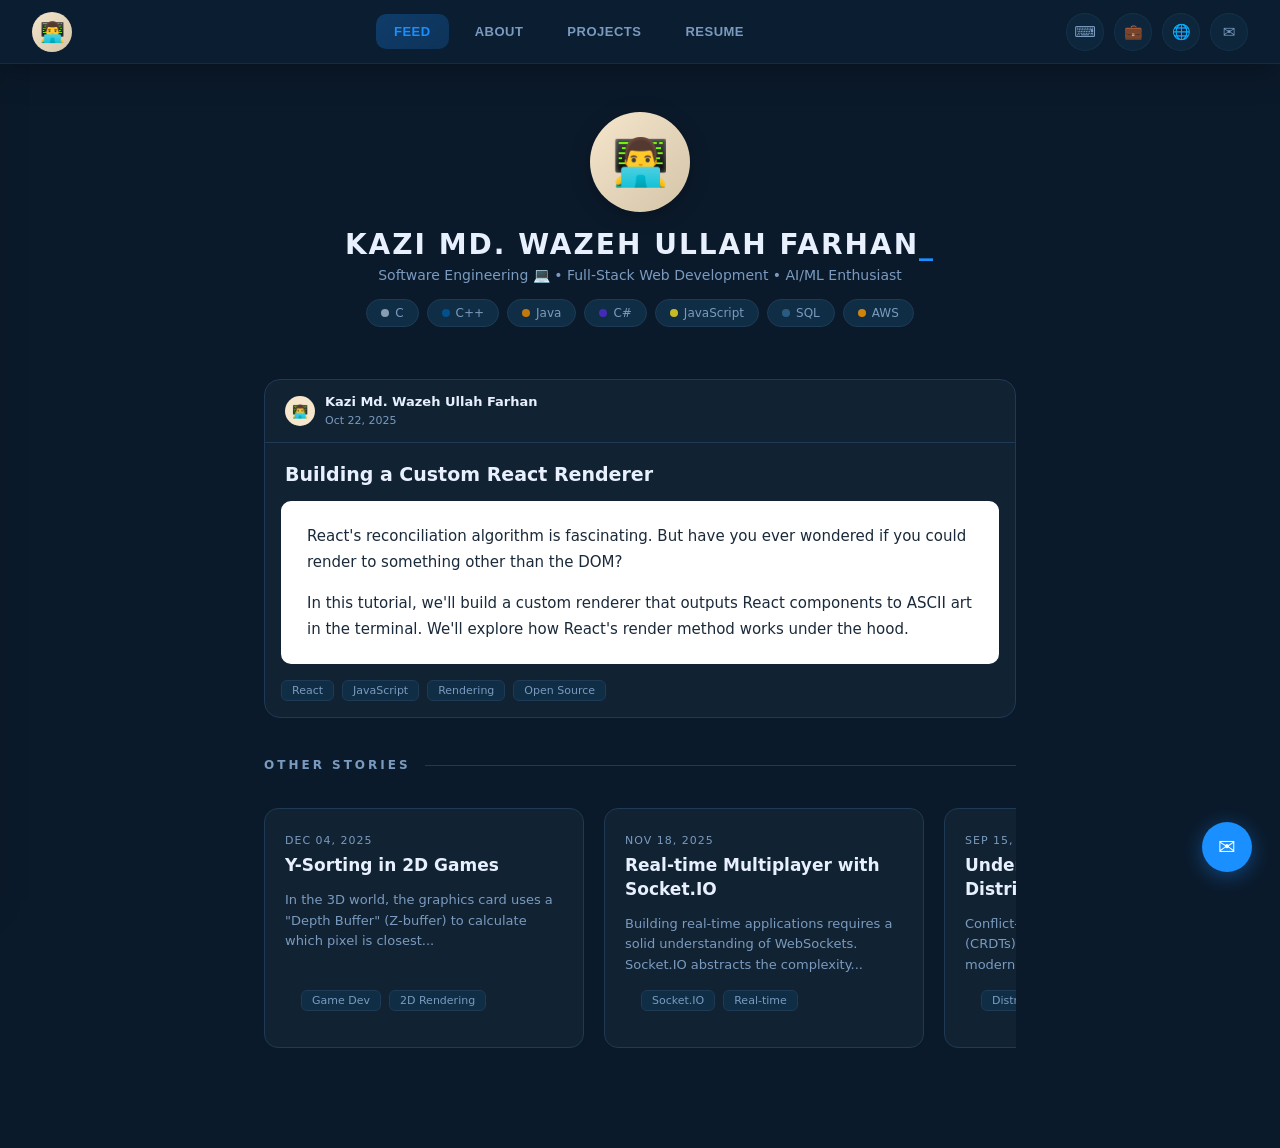
==== feed/building-a-custom-react-renderer.html @ 890e6826 "first commit" ====
<!doctype html>
<html lang="en">
  <head>
    <meta charset="UTF-8" />
    <meta name="viewport" content="width=device-width, initial-scale=1.0" />
    <title>
      Building a Custom React Renderer - Kazi Md. Wazeh Ullah Farhan
    </title>
    <link rel="stylesheet" href="../style.css" />
    <link rel="stylesheet" href="post-style.css" />
  </head>
  <body>
    <header class="glass-nav">
      <div class="nav-container">
        <div class="nav-brand">
          <span class="brand-icon">👨‍💻</span>
        </div>
        <nav class="nav-links">
          <button class="nav-item active" data-tab="feed">Feed</button>
          <button class="nav-item" data-tab="about">About</button>
          <button class="nav-item" data-tab="projects">Projects</button>
          <button class="nav-item" data-tab="resume">Resume</button>
        </nav>
        <div class="nav-socials">
          <a
            class="social-icon"
            href="https://github.com/w2zfrhn"
            target="_blank"
            title="GitHub"
            >⌨</a
          >
          <a
            class="social-icon"
            href="https://www.linkedin.com/in/w2zfrhn"
            target="_blank"
            title="LinkedIn"
            >💼</a
          >
          <a
            class="social-icon"
            href="https://w2zfrhn.com"
            target="_blank"
            title="Website"
            >🌐</a
          >
          <a
            class="social-icon"
            href="mailto:wzullah.farhan@gmail.com"
            title="Email"
            >✉</a
          >
        </div>
      </div>
    </header>

    <button class="mobile-menu-btn" id="mobileMenuBtn">☰</button>
    <div class="overlay" id="overlay"></div>

    <aside class="mobile-sidebar" id="mobileSidebar">
      <div class="sidebar-header">
        <div class="ava">👨‍💻</div>
        <div class="name">Kazi Md. Wazeh Ullah Farhan<span>_</span></div>
        <div class="tagline">
          Software Engineering 💻 • Full-Stack Web Development • AI/ML
          Enthusiast
        </div>
      </div>
      <div class="badges">
        <span class="badge"
          ><span class="dot" style="background: #a8b9cc"></span>C</span
        >
        <span class="badge"
          ><span class="dot" style="background: #00599c"></span>C++</span
        >
        <span class="badge"
          ><span class="dot" style="background: #ed8b00"></span>Java</span
        >
        <span class="badge"
          ><span class="dot" style="background: #512bd4"></span>C#</span
        >
        <span class="badge"
          ><span class="dot" style="background: #f7df1e"></span>JavaScript</span
        >
        <span class="badge"
          ><span class="dot" style="background: #336791"></span>SQL</span
        >
        <span class="badge"
          ><span class="dot" style="background: #ff9900"></span>AWS</span
        >
      </div>
      <nav class="sidebar-nav">
        <button class="nav-item active" data-tab="feed">📰 Feed</button>
        <button class="nav-item" data-tab="about">👤 About</button>
        <button class="nav-item" data-tab="projects">🚀 Projects</button>
        <button class="nav-item" data-tab="resume">📄 Resume</button>
      </nav>
    </aside>

    <div class="layout">
      <main class="main">
        <div class="profile-header">
          <div class="profile-avatar">👨‍💻</div>
          <div class="profile-info">
            <h1 class="profile-name">
              <span>Kazi Md. Wazeh Ullah Farhan</span
              ><span class="accent">_</span>
            </h1>
            <p class="profile-tagline">
              Software Engineering 💻 • Full-Stack Web Development • AI/ML
              Enthusiast
            </p>
            <div class="profile-badges">
              <span class="badge"
                ><span class="dot" style="background: #a8b9cc"></span>C</span
              >
              <span class="badge"
                ><span class="dot" style="background: #00599c"></span>C++</span
              >
              <span class="badge"
                ><span class="dot" style="background: #ed8b00"></span>Java</span
              >
              <span class="badge"
                ><span class="dot" style="background: #512bd4"></span>C#</span
              >
              <span class="badge"
                ><span class="dot" style="background: #f7df1e"></span
                >JavaScript</span
              >
              <span class="badge"
                ><span class="dot" style="background: #336791"></span>SQL</span
              >
              <span class="badge"
                ><span class="dot" style="background: #ff9900"></span>AWS</span
              >
            </div>
          </div>
        </div>

        <section id="tab-feed" class="tab-content">
          <article class="fc">
            <div class="fm">
              <div class="fa">👨‍💻</div>
              <div>
                <span class="fan">Kazi Md. Wazeh Ullah Farhan</span>
                <span class="fad">Oct 22, 2025</span>
              </div>
            </div>
            <div class="ft">Building a Custom React Renderer</div>
            <div class="fb">
              <p>
                React's reconciliation algorithm is fascinating. But have you
                ever wondered if you could render to something other than the
                DOM?
              </p>
              <p>
                In this tutorial, we'll build a custom renderer that outputs
                React components to ASCII art in the terminal. We'll explore how
                React's render method works under the hood.
              </p>
            </div>
            <div class="tags">
              <span class="tag">React</span>
              <span class="tag">JavaScript</span>
              <span class="tag">Rendering</span>
              <span class="tag">Open Source</span>
            </div>
          </article>

          <!-- Other Stories Section -->
          <div class="sh" style="margin-top: 40px">
            <span class="st">Other Stories</span>
            <div class="sl"></div>
          </div>
          <div class="other-stories-scroll">
            <article
              class="os-card"
              onclick="window.location.href = 'y-sorting-in-2d-games.html'"
            >
              <div class="os-header">
                <span class="os-date">Dec 04, 2025</span>
                <span class="os-title">Y-Sorting in 2D Games</span>
              </div>
              <div class="os-excerpt">
                <p>
                  In the 3D world, the graphics card uses a "Depth Buffer"
                  (Z-buffer) to calculate which pixel is closest...
                </p>
              </div>
              <div class="os-footer">
                <div class="tags">
                  <span class="tag">Game Dev</span>
                  <span class="tag">2D Rendering</span>
                </div>
              </div>
            </article>
            <article
              class="os-card"
              onclick="
                window.location.href =
                  'real-time-multiplayer-with-socket-io.html'
              "
            >
              <div class="os-header">
                <span class="os-date">Nov 18, 2025</span>
                <span class="os-title"
                  >Real-time Multiplayer with Socket.IO</span
                >
              </div>
              <div class="os-excerpt">
                <p>
                  Building real-time applications requires a solid understanding
                  of WebSockets. Socket.IO abstracts the complexity...
                </p>
              </div>
              <div class="os-footer">
                <div class="tags">
                  <span class="tag">Socket.IO</span>
                  <span class="tag">Real-time</span>
                </div>
              </div>
            </article>
            <article
              class="os-card"
              onclick="
                window.location.href =
                  'understanding-crdts-for-distributed-systems.html'
              "
            >
              <div class="os-header">
                <span class="os-date">Sep 15, 2025</span>
                <span class="os-title"
                  >Understanding CRDTs for Distributed Systems</span
                >
              </div>
              <div class="os-excerpt">
                <p>
                  Conflict-free Replicated Data Types (CRDTs) are the secret
                  sauce behind modern collaborative applications...
                </p>
              </div>
              <div class="os-footer">
                <div class="tags">
                  <span class="tag">Distributed Systems</span>
                  <span class="tag">CRDT</span>
                </div>
              </div>
            </article>
          </div>
        </section>
      </main>
    </div>

    <a class="fab" href="mailto:wzullah.farhan@gmail.com">✉</a>
  </body>
</html>
---- style.css ----
/* ================================================
   CSS Variables & Base Styles
   ================================================ */
*,
*::before,
*::after {
  box-sizing: border-box;
  margin: 0;
  padding: 0;
}

:root {
  --bg: #0b1a2b;
  --sidebar: #0d2035;
  --card: #112233;
  --accent: #1a8fff;
  --text: #e8f0fe;
  --muted: #7a9bbf;
  --border: #1e3a55;
  --tag: #0f2d44;
  --sw: 300px;

  /* Glassmorphism colors */
  --glass-bg: rgba(13, 32, 53, 0.75);
  --glass-border: rgba(30, 58, 85, 0.5);
  --glass-blur: blur(12px);
  --glass-shadow: 0 8px 32px rgba(0, 0, 0, 0.3);
}

html,
body {
  height: 100%;
  font-family: "Segoe UI", system-ui, sans-serif;
  background: var(--bg);
  color: var(--text);
}

/* ================================================
   Glassmorphism Top Navbar
   ================================================ */
.glass-nav {
  position: fixed;
  top: 0;
  left: 0;
  right: 0;
  height: 64px;
  background: var(--glass-bg);
  backdrop-filter: var(--glass-blur);
  -webkit-backdrop-filter: var(--glass-blur);
  border-bottom: 1px solid var(--glass-border);
  box-shadow: var(--glass-shadow);
  z-index: 1000;
  display: none; /* Hidden on mobile by default */
}

@media (min-width: 769px) {
  .glass-nav {
    display: block;
  }
}

.nav-container {
  max-width: 1600px;
  height: 100%;
  margin: 0 auto;
  padding: 0 32px;
  display: flex;
  align-items: center;
  justify-content: space-between;
}

.nav-brand {
  display: flex;
  align-items: center;
  gap: 12px;
}

.brand-icon {
  width: 40px;
  height: 40px;
  border-radius: 50%;
  background: linear-gradient(135deg, #f5e6cc, #d4c4a8);
  display: flex;
  align-items: center;
  justify-content: center;
  font-size: 20px;
}

.brand-name {
  font-size: 18px;
  font-weight: 700;
  letter-spacing: 1px;
}

.brand-underscore {
  color: var(--accent);
}

.nav-links {
  display: flex;
  align-items: center;
  gap: 8px;
}

.nav-item {
  display: flex;
  align-items: center;
  gap: 8px;
  padding: 10px 18px;
  border-radius: 10px;
  font-size: 13px;
  font-weight: 600;
  letter-spacing: 0.5px;
  text-transform: uppercase;
  color: var(--muted);
  cursor: pointer;
  transition: all 0.25s ease;
  border: none;
  background: transparent;
  position: relative;
  overflow: hidden;
}

.nav-item::before {
  content: "";
  position: absolute;
  inset: 0;
  background: linear-gradient(
    135deg,
    rgba(26, 143, 255, 0.15),
    rgba(26, 143, 255, 0.05)
  );
  border-radius: 10px;
  opacity: 0;
  transition: opacity 0.25s ease;
}

.nav-item:hover {
  color: var(--text);
  background: rgba(26, 143, 255, 0.1);
}

.nav-item:hover::before {
  opacity: 1;
}

.nav-item.active {
  color: var(--accent);
  background: rgba(26, 143, 255, 0.15);
}

.nav-item.active::before {
  opacity: 1;
}

.nav-socials {
  display: flex;
  align-items: center;
  gap: 10px;
}

.social-icon {
  width: 38px;
  height: 38px;
  border-radius: 50%;
  background: rgba(15, 45, 68, 0.6);
  border: 1px solid var(--glass-border);
  display: flex;
  align-items: center;
  justify-content: center;
  font-size: 15px;
  text-decoration: none;
  color: var(--muted);
  transition: all 0.25s ease;
}

.social-icon:hover {
  border-color: var(--accent);
  color: var(--accent);
  transform: translateY(-2px);
  background: rgba(26, 143, 255, 0.1);
}

/* Mobile Menu Button */
.mobile-menu-btn {
  display: none;
  position: fixed;
  top: 14px;
  left: 14px;
  z-index: 200;
  background: var(--glass-bg);
  backdrop-filter: var(--glass-blur);
  -webkit-backdrop-filter: var(--glass-blur);
  border: 1px solid var(--glass-border);
  border-radius: 10px;
  width: 44px;
  height: 44px;
  align-items: center;
  justify-content: center;
  cursor: pointer;
  font-size: 20px;
  color: var(--text);
  transition: all 0.25s ease;
}

.mobile-menu-btn:hover {
  background: rgba(26, 143, 255, 0.2);
  border-color: var(--accent);
}

@media (max-width: 768px) {
  .mobile-menu-btn {
    display: flex;
  }
}

.overlay {
  position: fixed;
  inset: 0;
  background: rgba(0, 0, 0, 0.6);
  backdrop-filter: blur(4px);
  z-index: 150;
  opacity: 0;
  visibility: hidden;
  transition: all 0.3s ease;
}

.overlay.show {
  opacity: 1;
  visibility: visible;
}

/* Mobile Sidebar */
.mobile-sidebar {
  position: fixed;
  top: 0;
  left: -320px;
  bottom: 0;
  width: 300px;
  background: var(--sidebar);
  border-right: 1px solid var(--border);
  z-index: 200;
  padding: 24px;
  display: flex;
  flex-direction: column;
  gap: 20px;
  transition: left 0.3s ease;
  box-shadow: 4px 0 30px rgba(0, 0, 0, 0.5);
}

.mobile-sidebar.open {
  left: 0;
}

.sidebar-header {
  display: flex;
  flex-direction: column;
  align-items: center;
  text-align: center;
  padding-bottom: 20px;
  border-bottom: 1px solid var(--border);
}

.sidebar-header .ava {
  width: 80px;
  height: 80px;
  border-radius: 50%;
  background: #f5e6cc;
  display: flex;
  align-items: center;
  justify-content: center;
  font-size: 36px;
  margin-bottom: 12px;
}

.sidebar-header .name {
  font-size: 18px;
  font-weight: 800;
  letter-spacing: 2px;
  text-transform: uppercase;
}

.sidebar-header .name span {
  color: var(--accent);
}

.sidebar-header .tagline {
  font-size: 12px;
  color: var(--muted);
  margin-top: 4px;
}

.mobile-sidebar .badges {
  display: flex;
  flex-wrap: wrap;
  gap: 8px;
  justify-content: center;
}

.mobile-sidebar .sidebar-nav {
  display: flex;
  flex-direction: column;
  gap: 4px;
}

.mobile-sidebar .nav-item {
  width: 100%;
  justify-content: flex-start;
  padding: 14px 18px;
  font-size: 14px;
}

/* ================================================
   Layout - Centered Content
   ================================================ */
.layout {
  display: flex;
  flex-direction: column;
  align-items: center;
  min-height: 100vh;
  padding-top: 80px;
  width: 100%;
}

.main {
  flex: 1;
  width: 100%;
  max-width: 800px;
  padding: 0 24px 80px;
  overflow-y: auto;
}

@media (max-width: 768px) {
  .layout {
    padding-top: 70px;
  }
  .main {
    padding: 0 18px 80px;
  }
}

/* ================================================
   Profile Header (Centered)
   ================================================ */
.profile-header {
  display: flex;
  flex-direction: column;
  align-items: center;
  text-align: center;
  padding: 32px 0;
  margin-bottom: 20px;
}

.profile-avatar {
  width: 100px;
  height: 100px;
  border-radius: 50%;
  background: linear-gradient(135deg, #f5e6cc, #d4c4a8);
  display: flex;
  align-items: center;
  justify-content: center;
  font-size: 46px;
  margin-bottom: 16px;
  box-shadow: 0 4px 20px rgba(0, 0, 0, 0.3);
}

.profile-name {
  font-size: 28px;
  font-weight: 800;
  letter-spacing: 2px;
  text-transform: uppercase;
  margin-bottom: 6px;
}

.profile-name span.accent {
  color: var(--accent);
}

.profile-tagline {
  font-size: 14px;
  color: var(--muted);
  margin-bottom: 16px;
}

.profile-badges {
  display: flex;
  flex-wrap: wrap;
  gap: 8px;
  justify-content: center;
}

/* Badge styles */
.profile-badges .badge {
  background: var(--tag);
  border: 1px solid var(--border);
  border-radius: 20px;
  padding: 6px 14px;
  font-size: 12px;
  color: var(--muted);
  display: flex;
  align-items: center;
  gap: 6px;
  transition: 0.2s;
}

.profile-badges .badge:hover {
  border-color: var(--accent);
  color: var(--text);
}

.profile-badges .dot {
  width: 8px;
  height: 8px;
  border-radius: 50%;
  background: var(--accent);
  opacity: 0.8;
}

@media (max-width: 768px) {
  .profile-header {
    padding: 24px 0;
  }
  .profile-avatar {
    width: 80px;
    height: 80px;
    font-size: 36px;
  }
  .profile-name {
    font-size: 22px;
  }
}

.sh {
  display: flex;
  align-items: center;
  gap: 14px;
  margin-bottom: 26px;
}

.st {
  font-size: 12px;
  letter-spacing: 3px;
  text-transform: uppercase;
  color: var(--muted);
  font-weight: 700;
  white-space: nowrap;
}

.sl {
  flex: 1;
  height: 1px;
  background: var(--border);
}

/* ================================================
   Cards
   ================================================ */
.fc {
  background: var(--card);
  border: 1px solid var(--border);
  border-radius: 16px;
  overflow: hidden;
  margin-bottom: 26px;
  transition: 0.25s;
}
.fc:hover {
  border-color: rgba(26, 143, 255, 0.5);
  transform: translateY(-2px);
}

.fm {
  padding: 14px 20px;
  border-bottom: 1px solid var(--border);
  display: flex;
  align-items: center;
  gap: 10px;
}

.fa {
  width: 30px;
  height: 30px;
  border-radius: 50%;
  background: #f5e6cc;
  display: flex;
  align-items: center;
  justify-content: center;
  font-size: 13px;
  flex-shrink: 0;
}

.fan {
  font-size: 13px;
  font-weight: 600;
  display: block;
}
.fad {
  font-size: 11px;
  color: var(--muted);
}

.ft {
  padding: 20px 20px 0;
  font-size: 19px;
  font-weight: 700;
  color: var(--text);
  display: flex;
  align-items: center;
  gap: 8px;
  text-decoration: none;
}
.ft:hover {
  color: var(--accent);
}

.fb {
  background: #fff;
  margin: 16px;
  border-radius: 10px;
  padding: 22px 26px;
  color: #1a2a3a;
  font-size: 15px;
  line-height: 1.75;
}
.fb p + p {
  margin-top: 14px;
}

.kw {
  font-family: "Courier New", monospace;
  background: #ddeeff;
  padding: 1px 7px;
  border-radius: 4px;
  font-size: 13px;
  color: #1a5fbf;
  font-weight: 700;
}

.demo {
  margin: 0 16px 16px;
  border-radius: 10px;
  border: 1px solid var(--border);
  background: #1e6b2f;
  min-height: 150px;
  display: flex;
  align-items: center;
  justify-content: center;
}

.dl {
  color: rgba(255, 255, 255, 0.45);
  font-size: 12px;
  letter-spacing: 2px;
  text-transform: uppercase;
}

.tags {
  padding: 0 16px 16px;
  display: flex;
  flex-wrap: wrap;
  gap: 8px;
}

.tag {
  background: var(--tag);
  border: 1px solid var(--border);
  border-radius: 6px;
  padding: 3px 10px;
  font-size: 11px;
  color: var(--muted);
}

/* ================================================
   About Section
   ================================================ */
.prose {
  padding: 28px;
  color: var(--muted);
  line-height: 1.8;
  font-size: 15px;
}
.prose p + p {
  margin-top: 14px;
}

/* ================================================
   Projects Grid
   ================================================ */
.grid {
  display: grid;
  grid-template-columns: repeat(auto-fill, minmax(220px, 1fr));
  gap: 16px;
}

.pc {
  background: var(--card);
  border: 1px solid var(--border);
  border-radius: 14px;
  padding: 22px;
  transition: 0.2s;
}
.pc:hover {
  border-color: rgba(26, 143, 255, 0.5);
  transform: translateY(-2px);
}

/* ================================================
   Resume
   ================================================ */
.rc {
  background: var(--card);
  border: 1px solid var(--border);
  border-radius: 16px;
  padding: 30px;
}

.rh {
  display: flex;
  justify-content: space-between;
  align-items: center;
  flex-wrap: wrap;
  gap: 12px;
  margin-bottom: 22px;
}

.dlbtn {
  background: var(--accent);
  color: #fff;
  padding: 8px 16px;
  border-radius: 8px;
  text-decoration: none;
  font-size: 13px;
  font-weight: 600;
}

.exps {
  display: flex;
  flex-direction: column;
  gap: 16px;
  margin-top: 16px;
}

.ex {
  display: flex;
  gap: 14px;
  align-items: flex-start;
}

.eico {
  width: 40px;
  height: 40px;
  border-radius: 10px;
  background: var(--tag);
  display: flex;
  align-items: center;
  justify-content: center;
  font-size: 17px;
  flex-shrink: 0;
}

/* ================================================
   Floating Action Button
   ================================================ */
.fab {
  position: fixed;
  bottom: 28px;
  right: 28px;
  width: 50px;
  height: 50px;
  border-radius: 50%;
  background: var(--accent);
  display: flex;
  align-items: center;
  justify-content: center;
  font-size: 21px;
  cursor: pointer;
  box-shadow: 0 4px 20px rgba(26, 143, 255, 0.4);
  border: none;
  color: #fff;
  transition: 0.2s;
  text-decoration: none;
}
.fab:hover {
  transform: scale(1.1);
  box-shadow: 0 6px 28px rgba(26, 143, 255, 0.6);
}

/* ================================================
   Animations
   ================================================ */
@keyframes fadeIn {
  from {
    opacity: 0;
    transform: translateY(10px);
  }
  to {
    opacity: 1;
    transform: translateY(0);
  }
}

.tab-content {
  animation: fadeIn 0.4s ease;
}

/* ================================================
   Featured Post (Latest Story)
   ================================================ */
.featured-post {
  background: linear-gradient(135deg, #1a3a5c 0%, #0d2035 100%);
  border: 2px solid var(--accent);
  border-radius: 20px;
  overflow: hidden;
  margin-bottom: 40px;
  box-shadow: 0 8px 32px rgba(26, 143, 255, 0.15);
}

.fp-header {
  padding: 28px 32px 20px;
  border-bottom: 1px solid rgba(255, 255, 255, 0.1);
}

.fp-date {
  font-size: 13px;
  color: var(--accent);
  font-weight: 600;
  text-transform: uppercase;
  letter-spacing: 1px;
}

.fp-title {
  font-size: 32px;
  font-weight: 800;
  color: var(--text);
  margin: 12px 0 16px;
  line-height: 1.3;
}

.fp-content {
  padding: 24px 32px;
  background: #fff;
  color: #1a2a3a;
  font-size: 16px;
  line-height: 1.8;
}

.fp-content p {
  margin-bottom: 14px;
}

.fp-content p:last-child {
  margin-bottom: 0;
}

.fp-content .kw {
  font-family: "Courier New", monospace;
  background: #ddeeff;
  padding: 1px 7px;
  border-radius: 4px;
  font-size: 13px;
  color: #1a5fbf;
  font-weight: 700;
}

.read-more-btn {
  display: inline-flex;
  align-items: center;
  gap: 8px;
  margin: 20px 32px 28px;
  padding: 12px 24px;
  background: var(--accent);
  color: #fff;
  text-decoration: none;
  font-weight: 600;
  font-size: 14px;
  border-radius: 10px;
  transition: all 0.25s ease;
}

.read-more-btn:hover {
  background: #1490e6;
  transform: translateX(4px);
  box-shadow: 0 4px 16px rgba(26, 143, 255, 0.4);
}

/* ================================================
   Other Stories (Horizontal Scroll)
   ================================================ */
.other-stories-scroll {
  display: flex;
  gap: 20px;
  overflow-x: auto;
  padding: 10px 0 20px;
  scroll-behavior: smooth;
  -webkit-overflow-scrolling: touch;
}

.other-stories-scroll::-webkit-scrollbar {
  height: 6px;
}

.other-stories-scroll::-webkit-scrollbar-track {
  background: var(--border);
  border-radius: 3px;
}

.other-stories-scroll::-webkit-scrollbar-thumb {
  background: var(--accent);
  border-radius: 3px;
}

.os-card {
  flex: 0 0 320px;
  background: var(--card);
  border: 1px solid var(--border);
  border-radius: 14px;
  padding: 20px;
  display: flex;
  flex-direction: column;
  transition: all 0.25s ease;
}

.os-card:hover {
  border-color: var(--accent);
  transform: translateY(-4px);
  box-shadow: 0 8px 24px rgba(0, 0, 0, 0.3);
}

.os-header {
  margin-bottom: 12px;
}

.os-date {
  font-size: 11px;
  color: var(--muted);
  text-transform: uppercase;
  letter-spacing: 1px;
}

.os-title {
  display: block;
  font-size: 17px;
  font-weight: 700;
  color: var(--text);
  text-decoration: none;
  margin-top: 6px;
  line-height: 1.4;
}

.os-title:hover {
  color: var(--accent);
}

.os-excerpt {
  flex: 1;
  margin-bottom: 14px;
}

.os-excerpt p {
  font-size: 13px;
  color: var(--muted);
  line-height: 1.6;
  display: -webkit-box;
  -webkit-line-clamp: 3;
  -webkit-box-orient: vertical;
  overflow: hidden;
}

.os-footer {
  display: flex;
  justify-content: space-between;
  align-items: center;
}

.os-read-more {
  color: var(--accent);
  font-size: 13px;
  font-weight: 600;
  text-decoration: none;
}

.os-read-more:hover {
  text-decoration: underline;
}

/* ================================================
   Individual Post Page
   ================================================ */
.post-page {
  background: var(--card);
  border: 1px solid var(--border);
  border-radius: 16px;
  overflow: hidden;
  margin-bottom: 26px;
}

.post-header {
  padding: 32px;
  border-bottom: 1px solid var(--border);
  text-align: center;
}

.post-date {
  font-size: 13px;
  color: var(--muted);
  display: block;
  margin-bottom: 12px;
}

.post-title {
  font-size: 28px;
  font-weight: 800;
  color: var(--text);
  margin-bottom: 16px;
  line-height: 1.4;
}

.post-tags {
  display: flex;
  flex-wrap: wrap;
  gap: 8px;
  justify-content: center;
}

.post-content {
  padding: 32px;
  background: #fff;
  margin: 0;
  border-radius: 0;
  color: #1a2a3a;
  font-size: 16px;
  line-height: 1.85;
}

.post-content p {
  margin-bottom: 16px;
}

.post-content p:last-child {
  margin-bottom: 0;
}

.post-footer {
  padding: 24px 32px;
  border-top: 1px solid var(--border);
}

.back-link {
  color: var(--accent);
  text-decoration: none;
  font-weight: 600;
  font-size: 14px;
}

.back-link:hover {
  text-decoration: underline;
}

@media (max-width: 768px) {
  .post-header {
    padding: 24px 20px;
  }
  .post-title {
    font-size: 22px;
  }
  .post-content {
    padding: 24px 20px;
  }
}
---- feed/post-style.css ----
/* ================================================
   Individual Post Page Styles
   ================================================ */
.post-page {
  background: var(--card);
  border: 1px solid var(--border);
  border-radius: 16px;
  overflow: hidden;
  margin-bottom: 26px;
}

.post-header {
  padding: 32px;
  border-bottom: 1px solid var(--border);
  text-align: center;
}

.post-date {
  font-size: 13px;
  color: var(--muted);
  display: block;
  margin-bottom: 12px;
}

.post-title {
  font-size: 28px;
  font-weight: 800;
  color: var(--text);
  margin-bottom: 16px;
  line-height: 1.4;
}

.post-tags {
  display: flex;
  flex-wrap: wrap;
  gap: 8px;
  justify-content: center;
}

.post-content {
  padding: 32px;
  background: #fff;
  margin: 0;
  border-radius: 0;
  color: #1a2a3a;
  font-size: 16px;
  line-height: 1.85;
}

.post-content p {
  margin-bottom: 16px;
}

.post-content p:last-child {
  margin-bottom: 0;
}

.post-content .kw {
  font-family: "Courier New", monospace;
  background: #ddeeff;
  padding: 1px 7px;
  border-radius: 4px;
  font-size: 13px;
  color: #1a5fbf;
  font-weight: 700;
}

.post-footer {
  padding: 24px 32px;
  border-top: 1px solid var(--border);
}

.back-link {
  color: var(--accent);
  text-decoration: none;
  font-weight: 600;
  font-size: 14px;
}

.back-link:hover {
  text-decoration: underline;
}

@media (max-width: 768px) {
  .post-header {
    padding: 24px 20px;
  }
  .post-title {
    font-size: 22px;
  }
  .post-content {
    padding: 24px 20px;
  }
}
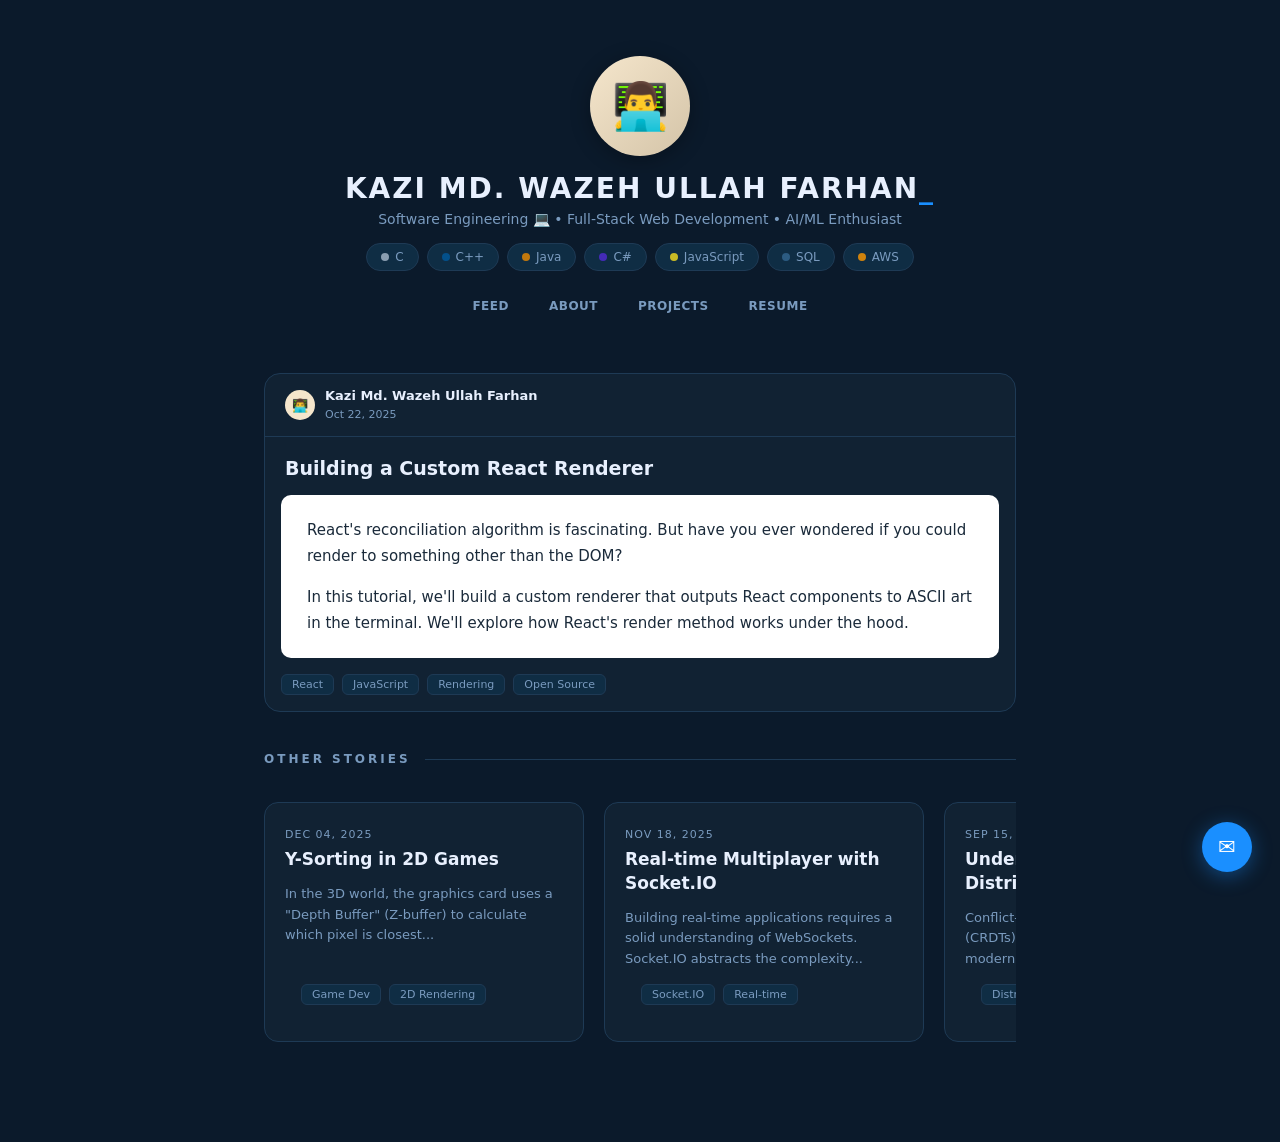
==== commit 5c605942: "nav updated" ====
--- a/feed/building-a-custom-react-renderer.html
+++ b/feed/building-a-custom-react-renderer.html
@@ -10,92 +10,6 @@
     <link rel="stylesheet" href="post-style.css" />
   </head>
   <body>
-    <header class="glass-nav">
-      <div class="nav-container">
-        <div class="nav-brand">
-          <span class="brand-icon">👨‍💻</span>
-        </div>
-        <nav class="nav-links">
-          <button class="nav-item active" data-tab="feed">Feed</button>
-          <button class="nav-item" data-tab="about">About</button>
-          <button class="nav-item" data-tab="projects">Projects</button>
-          <button class="nav-item" data-tab="resume">Resume</button>
-        </nav>
-        <div class="nav-socials">
-          <a
-            class="social-icon"
-            href="https://github.com/w2zfrhn"
-            target="_blank"
-            title="GitHub"
-            >⌨</a
-          >
-          <a
-            class="social-icon"
-            href="https://www.linkedin.com/in/w2zfrhn"
-            target="_blank"
-            title="LinkedIn"
-            >💼</a
-          >
-          <a
-            class="social-icon"
-            href="https://w2zfrhn.com"
-            target="_blank"
-            title="Website"
-            >🌐</a
-          >
-          <a
-            class="social-icon"
-            href="mailto:wzullah.farhan@gmail.com"
-            title="Email"
-            >✉</a
-          >
-        </div>
-      </div>
-    </header>
-
-    <button class="mobile-menu-btn" id="mobileMenuBtn">☰</button>
-    <div class="overlay" id="overlay"></div>
-
-    <aside class="mobile-sidebar" id="mobileSidebar">
-      <div class="sidebar-header">
-        <div class="ava">👨‍💻</div>
-        <div class="name">Kazi Md. Wazeh Ullah Farhan<span>_</span></div>
-        <div class="tagline">
-          Software Engineering 💻 • Full-Stack Web Development • AI/ML
-          Enthusiast
-        </div>
-      </div>
-      <div class="badges">
-        <span class="badge"
-          ><span class="dot" style="background: #a8b9cc"></span>C</span
-        >
-        <span class="badge"
-          ><span class="dot" style="background: #00599c"></span>C++</span
-        >
-        <span class="badge"
-          ><span class="dot" style="background: #ed8b00"></span>Java</span
-        >
-        <span class="badge"
-          ><span class="dot" style="background: #512bd4"></span>C#</span
-        >
-        <span class="badge"
-          ><span class="dot" style="background: #f7df1e"></span>JavaScript</span
-        >
-        <span class="badge"
-          ><span class="dot" style="background: #336791"></span>SQL</span
-        >
-        <span class="badge"
-          ><span class="dot" style="background: #ff9900"></span>AWS</span
-        >
-      </div>
-      <nav class="sidebar-nav">
-        <button class="nav-item active" data-tab="feed">📰 Feed</button>
-        <button class="nav-item" data-tab="about">👤 About</button>
-        <button class="nav-item" data-tab="projects">🚀 Projects</button>
-        <button class="nav-item" data-tab="resume">📄 Resume</button>
-      </nav>
-    </aside>
-
     <div class="layout">
       <main class="main">
         <div class="profile-header">
@@ -133,6 +47,13 @@
                 ><span class="dot" style="background: #ff9900"></span>AWS</span
               >
             </div>
+            <!-- Navigation below badges -->
+            <nav class="profile-nav" id="profileNav">
+              <a href="../index.html" class="nav-item">Feed</a>
+              <a href="../index.html#about" class="nav-item">About</a>
+              <a href="../index.html#projects" class="nav-item">Projects</a>
+              <a href="../index.html#resume" class="nav-item">Resume</a>
+            </nav>
           </div>
         </div>
 
@@ -251,5 +172,8 @@
     </div>
 
     <a class="fab" href="mailto:wzullah.farhan@gmail.com">✉</a>
+
+    <script src="../data.js"></script>
+    <script src="../script.js"></script>
   </body>
 </html>
--- a/style.css
+++ b/style.css
@@ -30,7 +30,7 @@
 html,
 body {
   height: 100%;
-  font-family: "Segoe UI", system-ui, sans-serif;
+  font-family: "Space Grotesk", "Segoe UI", system-ui, sans-serif;
   background: var(--bg);
   color: var(--text);
 }
@@ -39,7 +39,7 @@
    Glassmorphism Top Navbar
    ================================================ */
 .glass-nav {
-  position: fixed;
+  position: absolute;
   top: 0;
   left: 0;
   right: 0;
@@ -51,6 +51,12 @@
   box-shadow: var(--glass-shadow);
   z-index: 1000;
   display: none; /* Hidden on mobile by default */
+  transition: all 0.3s ease;
+}
+
+.glass-nav.sticky {
+  position: fixed;
+  top: 0;
 }
 
 @media (min-width: 769px) {
@@ -318,7 +324,6 @@
   flex-direction: column;
   align-items: center;
   min-height: 100vh;
-  padding-top: 80px;
   width: 100%;
 }
 
@@ -326,7 +331,7 @@
   flex: 1;
   width: 100%;
   max-width: 800px;
-  padding: 0 24px 80px;
+  padding: 24px 24px 80px;
   overflow-y: auto;
 }
 
@@ -374,6 +379,18 @@
 
 .profile-name span.accent {
   color: var(--accent);
+  animation: blink 1s step-end infinite;
+}
+
+@keyframes blink {
+  0%,
+  50% {
+    opacity: 1;
+  }
+  51%,
+  100% {
+    opacity: 0;
+  }
 }
 
 .profile-tagline {
@@ -387,6 +404,45 @@
   flex-wrap: wrap;
   gap: 8px;
   justify-content: center;
+}
+
+/* Profile Navigation */
+.profile-nav {
+  display: flex;
+  align-items: center;
+  justify-content: center;
+  gap: 8px;
+  margin-top: 20px;
+  flex-wrap: wrap;
+}
+
+.profile-nav .nav-item {
+  padding: 8px 16px;
+  font-size: 12px;
+  text-decoration: none;
+}
+
+/* Sticky Profile Nav on Scroll */
+.profile-nav.sticky {
+  position: fixed;
+  top: 0;
+  left: 0;
+  right: 0;
+  background: var(--glass-bg);
+  backdrop-filter: var(--glass-blur);
+  -webkit-backdrop-filter: var(--glass-blur);
+  border-bottom: 1px solid var(--glass-border);
+  box-shadow: var(--glass-shadow);
+  padding: 10px 0;
+  margin-top: 0;
+  z-index: 1000;
+  justify-content: center;
+  gap: 4px;
+}
+
+.profile-nav.sticky .nav-item {
+  padding: 6px 12px;
+  font-size: 11px;
 }
 
 /* Badge styles */
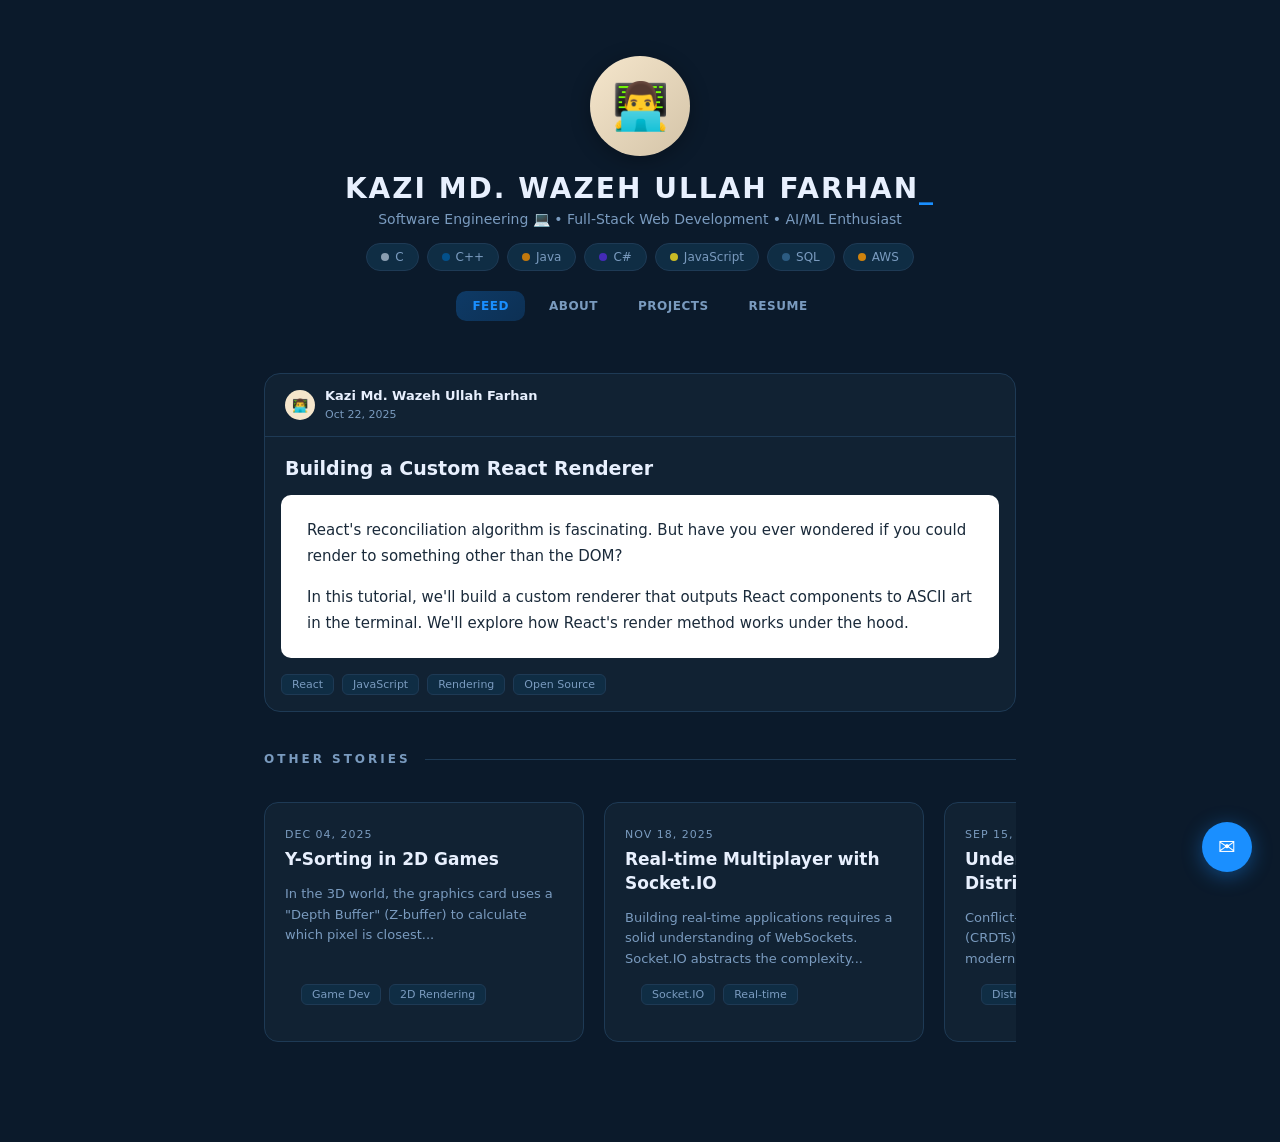
==== commit 6a470b12: "nav updated" ====
--- a/feed/building-a-custom-react-renderer.html
+++ b/feed/building-a-custom-react-renderer.html
@@ -49,7 +49,7 @@
             </div>
             <!-- Navigation below badges -->
             <nav class="profile-nav" id="profileNav">
-              <a href="../index.html" class="nav-item">Feed</a>
+              <a href="../index.html#tab-feed" class="nav-item active">Feed</a>
               <a href="../index.html#about" class="nav-item">About</a>
               <a href="../index.html#projects" class="nav-item">Projects</a>
               <a href="../index.html#resume" class="nav-item">Resume</a>
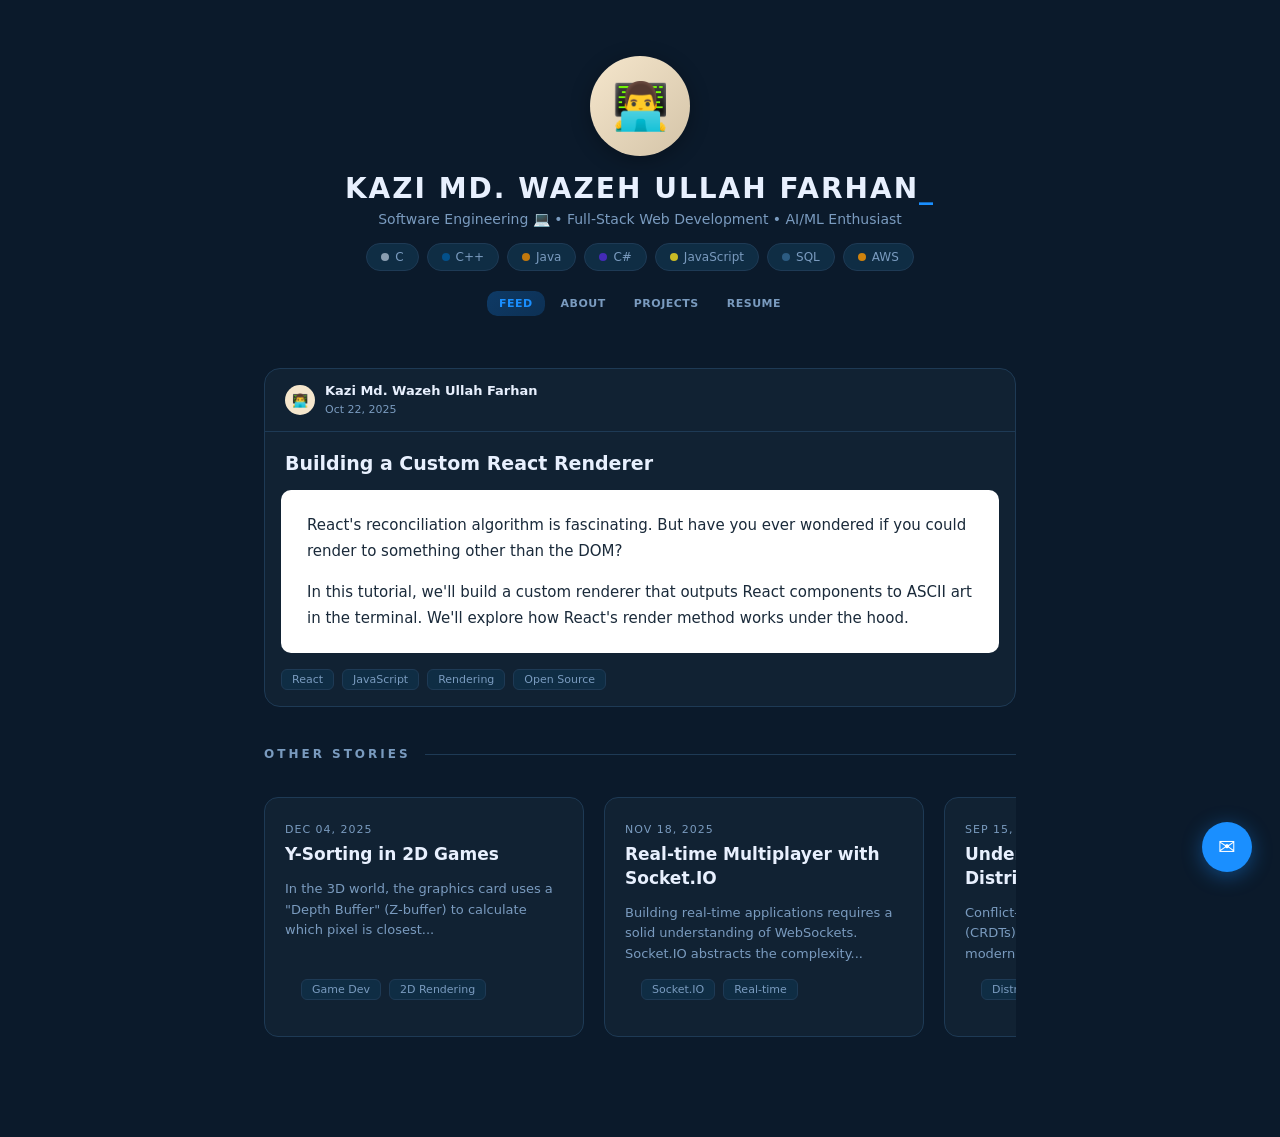
==== commit 5856a899: "new file added" ====
--- a/feed/building-a-custom-react-renderer.html
+++ b/feed/building-a-custom-react-renderer.html
@@ -3,9 +3,7 @@
   <head>
     <meta charset="UTF-8" />
     <meta name="viewport" content="width=device-width, initial-scale=1.0" />
-    <title>
-      Building a Custom React Renderer - Kazi Md. Wazeh Ullah Farhan
-    </title>
+    <title>W2ZFRHN</title>
     <link rel="stylesheet" href="../style.css" />
     <link rel="stylesheet" href="post-style.css" />
   </head>
--- a/style.css
+++ b/style.css
@@ -47,7 +47,7 @@
   background: var(--glass-bg);
   backdrop-filter: var(--glass-blur);
   -webkit-backdrop-filter: var(--glass-blur);
-  border-bottom: 1px solid var(--glass-border);
+  border-bottom: none;
   box-shadow: var(--glass-shadow);
   z-index: 1000;
   display: none; /* Hidden on mobile by default */
@@ -69,10 +69,11 @@
   max-width: 1600px;
   height: 100%;
   margin: 0 auto;
-  padding: 0 32px;
+  padding: 0 150px;
   display: flex;
   align-items: center;
   justify-content: space-between;
+  border-bottom: 1px solid var(--glass-border);
 }
 
 .nav-brand {
@@ -411,29 +412,32 @@
   display: flex;
   align-items: center;
   justify-content: center;
-  gap: 8px;
+  gap: 4px;
   margin-top: 20px;
   flex-wrap: wrap;
 }
 
 .profile-nav .nav-item {
-  padding: 8px 16px;
-  font-size: 12px;
+  padding: 6px 12px;
+  font-size: 11px;
   text-decoration: none;
 }
 
 /* Sticky Profile Nav on Scroll */
 .profile-nav.sticky {
   position: fixed;
-  top: 0;
-  left: 0;
-  right: 0;
-  background: var(--glass-bg);
-  backdrop-filter: var(--glass-blur);
-  -webkit-backdrop-filter: var(--glass-blur);
-  border-bottom: 1px solid var(--glass-border);
-  box-shadow: var(--glass-shadow);
-  padding: 10px 0;
+  top: 10px;
+  left: 50%;
+  transform: translateX(-50%);
+  width: 350px;
+  max-width: 100%;
+  background: rgba(11, 26, 43, 0.85);
+  backdrop-filter: blur(16px);
+  -webkit-backdrop-filter: blur(16px);
+  border: 1px solid rgba(30, 58, 85, 0.6);
+  border-radius: 12px;
+  box-shadow: 0 4px 30px rgba(0, 0, 0, 0.4);
+  padding: 12px 24px;
   margin-top: 0;
   z-index: 1000;
   justify-content: center;
